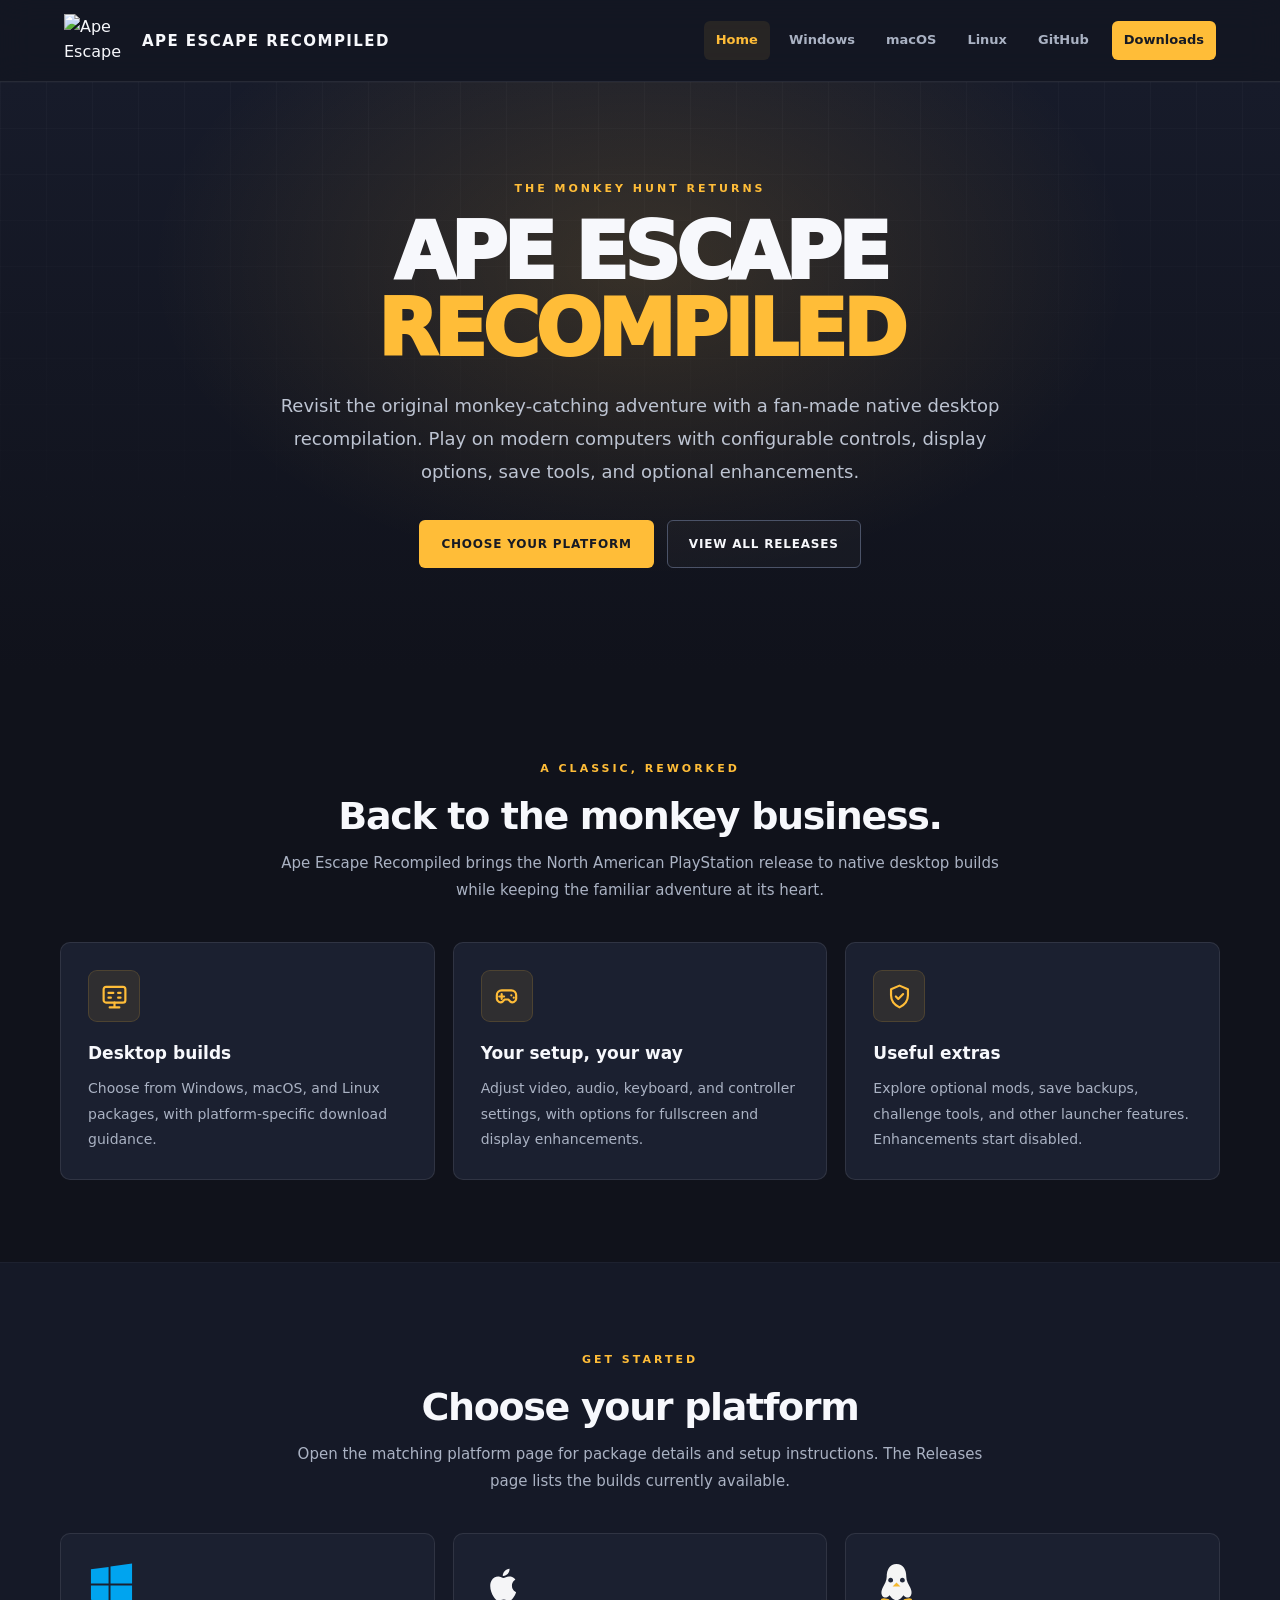
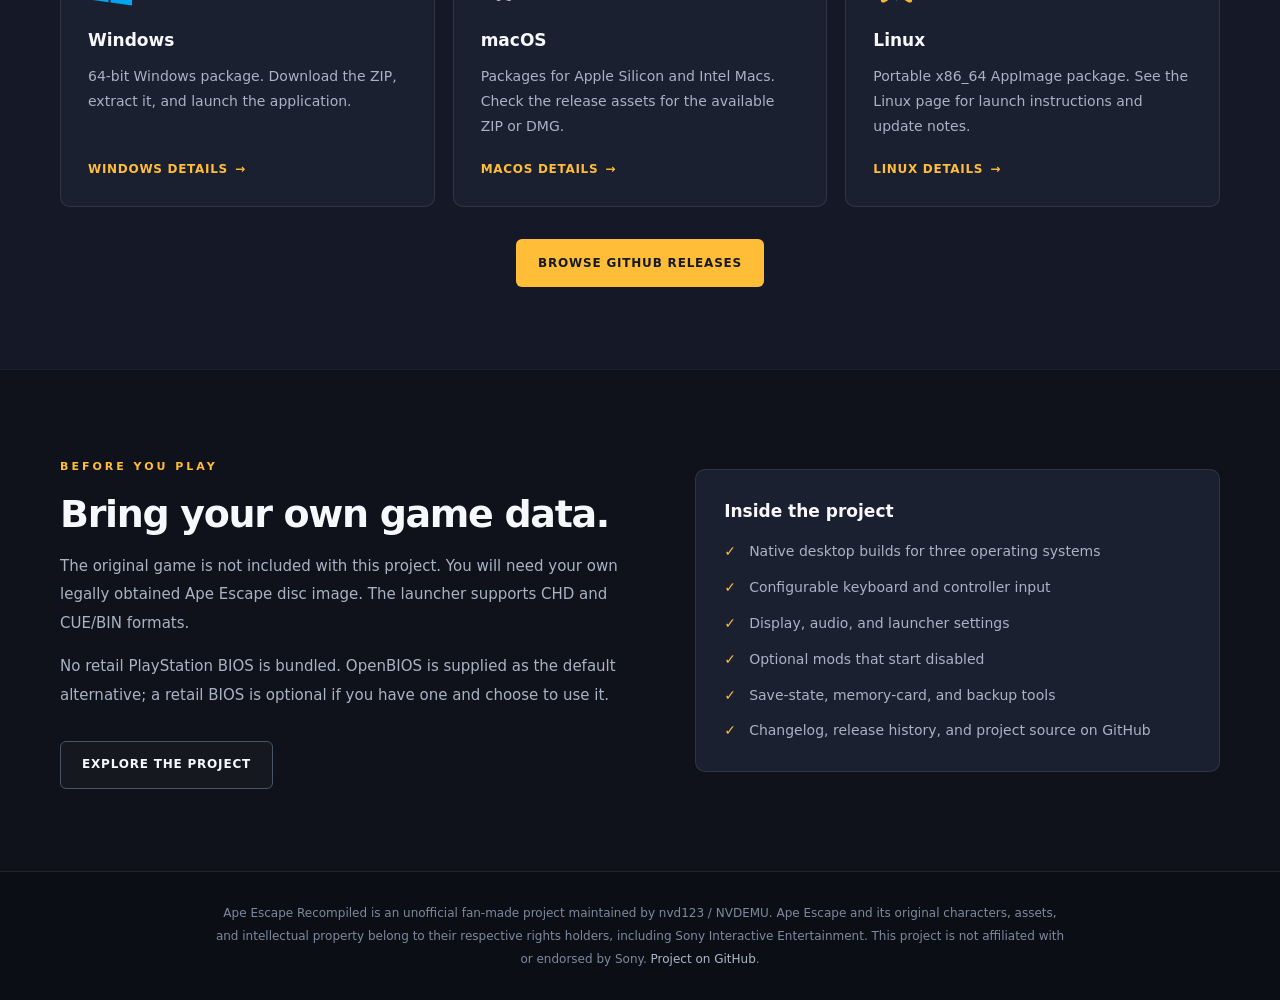
==== index.html @ 88d7ff0d "website setup. temporarily AI coded for now" ====
<!DOCTYPE html>
<html lang="en">
<head>
    <meta charset="UTF-8">
    <meta name="viewport" content="width=device-width, initial-scale=1.0">
    <title>Ape Escape Recompiled</title>
    <link rel="icon" type="image/x-icon" href="https://i.postimg.cc/bwqynvLt/4931375-middle-removebg-preview.png">
    <meta name="description" content="Ape Escape Recompiled — a fan-made native desktop recompilation of the classic PlayStation monkey-catching adventure.">
    <link rel="stylesheet" href="styles.css">
</head>
<body>
<header class="site-header">
    <a class="brand" href="index.html" aria-label="Ape Escape Recompiled home">
        <img src="https://raw.githubusercontent.com/nvd123-YT/ApeEscapeRecompiled/master/recomp/launcher/ape_escape_logo.png" alt="Ape Escape logo">
        <span class="brand-name">Ape Escape Recompiled</span>
    </a>
    <nav class="main-nav" aria-label="Main navigation">
        <a href="index.html" aria-current="page">Home</a>
        <a href="windows.html">Windows</a>
        <a href="macos.html">macOS</a>
        <a href="linux.html">Linux</a>
        <a href="https://github.com/nvd123-YT/ApeEscapeRecompiled">GitHub</a>
        <a class="nav-download" href="#downloads">Downloads</a>
    </nav>
</header>

<main>
    <section class="hero">
        <div class="hero-content">
            <span class="eyebrow">The monkey hunt returns</span>
            <h1>APE ESCAPE<br><span>RECOMPILED</span></h1>
            <p>Revisit the original monkey-catching adventure with a fan-made native desktop recompilation. Play on modern computers with configurable controls, display options, save tools, and optional enhancements.</p>
            <div class="button-row">
                <a class="button button-primary" href="#downloads">Choose your platform</a>
                <a class="button button-secondary" href="https://github.com/nvd123-YT/ApeEscapeRecompiled/releases">View all releases</a>
            </div>
        </div>
    </section>

    <section class="section" id="about">
        <div class="container">
            <div class="section-heading">
                <span class="eyebrow">A classic, reworked</span>
                <h2>Back to the monkey business.</h2>
                <p>Ape Escape Recompiled brings the North American PlayStation release to native desktop builds while keeping the familiar adventure at its heart.</p>
            </div>
            <div class="card-grid">
                <article class="card">
                    <div class="card-icon" aria-hidden="true">
                        <svg viewBox="0 0 24 24" fill="none" stroke="currentColor" stroke-width="1.8" stroke-linecap="round" stroke-linejoin="round"><rect x="3" y="4" width="18" height="13" rx="2"/><path d="M8 21h8M12 17v4M7 9h4M7 13h2M15 9h2M15 13h2"/></svg>
                    </div>
                    <h3>Desktop builds</h3>
                    <p>Choose from Windows, macOS, and Linux packages, with platform-specific download guidance.</p>
                </article>
                <article class="card">
                    <div class="card-icon" aria-hidden="true">
                        <svg viewBox="0 0 24 24" fill="none" stroke="currentColor" stroke-width="1.8" stroke-linecap="round" stroke-linejoin="round"><path d="M8 7h8a4 4 0 0 1 4 4v3a3 3 0 0 1-5 2l-1.5-1.5h-3L9 16a3 3 0 0 1-5-2v-3a4 4 0 0 1 4-4Z"/><path d="M8 10v4M6 12h4M16 11h.01M18 13h.01"/></svg>
                    </div>
                    <h3>Your setup, your way</h3>
                    <p>Adjust video, audio, keyboard, and controller settings, with options for fullscreen and display enhancements.</p>
                </article>
                <article class="card">
                    <div class="card-icon" aria-hidden="true">
                        <svg viewBox="0 0 24 24" fill="none" stroke="currentColor" stroke-width="1.8" stroke-linecap="round" stroke-linejoin="round"><path d="M12 3 19 6v5c0 5-3.2 8.2-7 10-3.8-1.8-7-5-7-10V6l7-3Z"/><path d="m9 12 2 2 4-4"/></svg>
                    </div>
                    <h3>Useful extras</h3>
                    <p>Explore optional mods, save backups, challenge tools, and other launcher features. Enhancements start disabled.</p>
                </article>
            </div>
        </div>
    </section>

    <section class="section section-alt" id="downloads">
        <div class="container">
            <div class="section-heading">
                <span class="eyebrow">Get started</span>
                <h2>Choose your platform</h2>
                <p>Open the matching platform page for package details and setup instructions. The Releases page lists the builds currently available.</p>
            </div>
            <div class="card-grid">
                <article class="card platform-card">
                    <svg class="platform-logo" viewBox="0 0 48 48" role="img" aria-label="Windows logo">
                        <path fill="#00A4EF" d="M3 8.5 21 6v17H3V8.5Zm20-2.8L45 2.5V23H23V5.7ZM3 25h18v17L3 39.5V25Zm20 0h22v20.5l-22-3.1V25Z"/>
                    </svg>
                    <h3>Windows</h3>
                    <p>64-bit Windows package. Download the ZIP, extract it, and launch the application.</p>
                    <a class="card-link" href="windows.html">Windows details <span aria-hidden="true">→</span></a>
                </article>
                <article class="card platform-card">
                    <svg class="platform-logo" viewBox="0 0 48 48" role="img" aria-label="Apple logo">
                        <path fill="#f5f5f7" d="M31.6 25.3c0-4.2 3.4-6.2 3.6-6.3-1.9-2.8-4.9-3.2-6-3.2-2.5-.3-4.9 1.5-6.2 1.5-1.3 0-3.3-1.5-5.4-1.4-2.8 0-5.4 1.6-6.8 4.1-2.9 5-.7 12.4 2.1 16.5 1.4 2 3 4.2 5.1 4.1 2-.1 2.8-1.3 5.3-1.3s3.2 1.3 5.4 1.3c2.2 0 3.6-2 4.9-4.1 1.6-2.3 2.2-4.6 2.2-4.7-.1 0-4.2-1.6-4.2-6.5ZM27.4 13.1c1.1-1.4 1.9-3.3 1.7-5.2-1.7.1-3.8 1.1-5 2.5-1.1 1.2-2.1 3.1-1.8 4.9 1.9.2 3.9-.9 5.1-2.2Z"/>
                    </svg>
                    <h3>macOS</h3>
                    <p>Packages for Apple Silicon and Intel Macs. Check the release assets for the available ZIP or DMG.</p>
                    <a class="card-link" href="macos.html">macOS details <span aria-hidden="true">→</span></a>
                </article>
                <article class="card platform-card">
                    <svg class="platform-logo" viewBox="0 0 48 48" role="img" aria-label="Linux penguin logo">
                        <path fill="#F5F5F5" d="M24 3c-7 0-10 6-10 13 0 4-2 7-4 11-2 4-2 8 1 10 2 1 4 0 6-2 2 3 4 5 7 5s5-2 7-5c2 2 4 3 6 2 3-2 3-6 1-10-2-4-4-7-4-11C34 9 31 3 24 3Z"/>
                        <path fill="#22283a" d="M18 17c1.5 0 2.5 1.2 2.5 2.7S19.5 22 18 22s-2.5-1-2.5-2.3S16.5 17 18 17Zm12 0c1.5 0 2.5 1.2 2.5 2.7S31.5 22 30 22s-2.5-1-2.5-2.3S28.5 17 30 17Z"/>
                        <path fill="#F5B82E" d="m24 22-4 4h8l-4-4ZM17 39l-5 3c-2 1-4 0-4-2 0-1 1-2 3-2l6 1Zm14 0 5 3c2 1 4 0 4-2 0-1-1-2-3-2l-6 1Z"/>
                    </svg>
                    <h3>Linux</h3>
                    <p>Portable x86_64 AppImage package. See the Linux page for launch instructions and update notes.</p>
                    <a class="card-link" href="linux.html">Linux details <span aria-hidden="true">→</span></a>
                </article>
            </div>
            <div class="button-row">
                <a class="button button-primary" href="https://github.com/nvd123-YT/ApeEscapeRecompiled/releases">Browse GitHub Releases</a>
            </div>
        </div>
    </section>

    <section class="section">
        <div class="container split-layout">
            <div class="copy-block">
                <span class="eyebrow">Before you play</span>
                <h2 class="content-heading">Bring your own game data.</h2>
                <p>The original game is not included with this project. You will need your own legally obtained Ape Escape disc image. The launcher supports CHD and CUE/BIN formats.</p>
                <p>No retail PlayStation BIOS is bundled. OpenBIOS is supplied as the default alternative; a retail BIOS is optional if you have one and choose to use it.</p>
                <div class="button-row" style="justify-content:flex-start">
                    <a class="button button-secondary" href="https://github.com/nvd123-YT/ApeEscapeRecompiled">Explore the project</a>
                </div>
            </div>
            <aside class="info-panel">
                <h3>Inside the project</h3>
                <ul class="check-list">
                    <li>Native desktop builds for three operating systems</li>
                    <li>Configurable keyboard and controller input</li>
                    <li>Display, audio, and launcher settings</li>
                    <li>Optional mods that start disabled</li>
                    <li>Save-state, memory-card, and backup tools</li>
                    <li>Changelog, release history, and project source on GitHub</li>
                </ul>
            </aside>
        </div>
    </section>
</main>

<footer class="site-footer">
    <p>Ape Escape Recompiled is an unofficial fan-made project maintained by nvd123 / NVDEMU. Ape Escape and its original characters, assets, and intellectual property belong to their respective rights holders, including Sony Interactive Entertainment. This project is not affiliated with or endorsed by Sony. <a href="https://github.com/nvd123-YT/ApeEscapeRecompiled">Project on GitHub</a>.</p>
</footer>
</body>
</html>
---- styles.css ----
:root {
    color-scheme: dark;
    --bg: #10121b;
    --bg-soft: #151927;
    --panel: #1b2030;
    --panel-hover: #22293c;
    --text: #f7f8fc;
    --muted: #aab2c3;
    --muted-2: #7f899e;
    --accent: #ffbd38;
    --accent-2: #ffd36f;
    --line: rgba(255, 255, 255, 0.09);
    --max-width: 1160px;
}

* { box-sizing: border-box; }
html { scroll-behavior: smooth; scroll-padding-top: 100px; }
body {
    min-width: 320px;
    min-height: 100vh;
    margin: 0;
    color: var(--text);
    background: var(--bg);
    font-family: Inter, ui-sans-serif, system-ui, -apple-system, BlinkMacSystemFont, "Segoe UI", sans-serif;
    line-height: 1.6;
}
a { color: inherit; }
button, a { -webkit-tap-highlight-color: transparent; }

.site-header {
    position: sticky;
    top: 0;
    z-index: 20;
    display: flex;
    align-items: center;
    justify-content: space-between;
    gap: 24px;
    min-height: 82px;
    padding: 12px max(5vw, calc((100vw - var(--max-width)) / 2));
    background: rgba(20, 23, 36, 0.94);
    border-bottom: 1px solid var(--line);
    backdrop-filter: blur(16px);
}
.brand {
    display: inline-flex;
    align-items: center;
    gap: 13px;
    min-width: 0;
    color: var(--text);
    text-decoration: none;
}
.brand img {
    display: block;
    width: auto;
    height: 54px;
    max-width: 65px;
    object-fit: contain;
}
.brand-name {
    font-size: 15px;
    font-weight: 900;
    letter-spacing: 1.45px;
    line-height: 1.2;
    white-space: nowrap;
    text-transform: uppercase;
}
.main-nav {
    display: flex;
    align-items: center;
    justify-content: flex-end;
    flex-wrap: wrap;
    gap: 7px;
}
.main-nav a {
    padding: 9px 12px;
    color: var(--muted);
    font-size: 13px;
    font-weight: 750;
    text-decoration: none;
    border-radius: 6px;
    transition: color .18s ease, background .18s ease;
}
.main-nav a:hover,
.main-nav a[aria-current="page"] {
    color: var(--accent);
    background: rgba(255, 189, 56, .09);
}
.main-nav .nav-download {
    margin-left: 4px;
    color: #171a24;
    background: var(--accent);
}
.main-nav .nav-download:hover {
    color: #171a24;
    background: var(--accent-2);
}

.container { width: min(var(--max-width), calc(100% - 48px)); margin-inline: auto; }
.eyebrow {
    display: inline-block;
    margin-bottom: 17px;
    color: var(--accent);
    font-size: 11px;
    font-weight: 900;
    letter-spacing: 3px;
    text-transform: uppercase;
}
.hero {
    position: relative;
    display: grid;
    min-height: 590px;
    place-items: center;
    overflow: hidden;
    padding: 88px 24px 100px;
    text-align: center;
    background:
        radial-gradient(ellipse at 50% 31%, rgba(255, 189, 56, .15), transparent 54%),
        linear-gradient(180deg, #171b2a 0%, var(--bg) 100%);
}
.hero::before {
    position: absolute;
    inset: 0;
    content: "";
    pointer-events: none;
    background-image:
        linear-gradient(rgba(255,255,255,.025) 1px, transparent 1px),
        linear-gradient(90deg, rgba(255,255,255,.025) 1px, transparent 1px);
    background-size: 46px 46px;
    mask-image: linear-gradient(to bottom, black, transparent 90%);
}
.hero-content { position: relative; z-index: 1; width: min(850px, 100%); }
.hero h1 {
    margin: 0 0 20px;
    font-size: clamp(42px, 7.5vw, 78px);
    font-weight: 950;
    letter-spacing: -.055em;
    line-height: .99;
    text-wrap: balance;
}
.hero h1 span, .accent-text { color: var(--accent); }
.hero p {
    max-width: 720px;
    margin: 0 auto;
    color: #bdc4d2;
    font-size: clamp(16px, 2vw, 18px);
    line-height: 1.85;
}
.button-row {
    display: flex;
    justify-content: center;
    flex-wrap: wrap;
    gap: 13px;
    margin-top: 32px;
}
.button {
    display: inline-flex;
    align-items: center;
    justify-content: center;
    gap: 9px;
    min-height: 48px;
    padding: 12px 21px;
    color: var(--text);
    font-size: 12px;
    font-weight: 900;
    letter-spacing: .8px;
    text-decoration: none;
    text-transform: uppercase;
    border: 1px solid transparent;
    border-radius: 6px;
    transition: transform .18s ease, background .18s ease, border-color .18s ease;
}
.button:hover { transform: translateY(-2px); }
.button-primary { color: #171a24; background: var(--accent); }
.button-primary:hover { background: var(--accent-2); }
.button-secondary { background: rgba(255,255,255,.025); border-color: #4b5368; }
.button-secondary:hover { border-color: var(--accent); color: var(--accent); }
.button svg { width: 17px; height: 17px; }

.section { padding: 82px 0; }
.section-alt { background: var(--bg-soft); border-block: 1px solid rgba(255,255,255,.035); }
.section-heading { max-width: 720px; margin: 0 auto 38px; text-align: center; }
.section-heading h2, .content-heading {
    margin: 0 0 12px;
    font-size: clamp(27px, 4vw, 38px);
    font-weight: 900;
    letter-spacing: -.035em;
    line-height: 1.15;
}
.section-heading p, .section-intro { margin: 0; color: var(--muted); font-size: 15px; line-height: 1.8; }
.card-grid { display: grid; grid-template-columns: repeat(3, minmax(0, 1fr)); gap: 18px; }
.card {
    padding: 27px;
    background: var(--panel);
    border: 1px solid var(--line);
    border-radius: 10px;
    transition: transform .2s ease, border-color .2s ease, background .2s ease;
}
.card:hover { transform: translateY(-4px); background: var(--panel-hover); border-color: rgba(255,189,56,.36); }
.card h3 { margin: 0 0 9px; font-size: 17px; font-weight: 850; }
.card p { margin: 0; color: var(--muted); font-size: 14px; line-height: 1.8; }
.card-icon {
    display: grid;
    width: 52px;
    height: 52px;
    place-items: center;
    margin-bottom: 18px;
    color: var(--accent);
    background: rgba(255,189,56,.09);
    border: 1px solid rgba(255,189,56,.14);
    border-radius: 9px;
}
.card-icon svg { width: 29px; height: 29px; }
.platform-card { display: flex; flex-direction: column; align-items: flex-start; min-height: 255px; }
.platform-card .platform-logo { width: 47px; height: 47px; margin-bottom: 19px; }
.platform-card p { flex: 1; }
.platform-card .card-link {
    display: inline-flex;
    align-items: center;
    gap: 7px;
    margin-top: 21px;
    color: var(--accent);
    font-size: 12px;
    font-weight: 900;
    letter-spacing: .7px;
    text-decoration: none;
    text-transform: uppercase;
}
.platform-card .card-link:hover { color: var(--accent-2); }

.split-layout { display: grid; grid-template-columns: 1.05fr .95fr; align-items: center; gap: 55px; }
.copy-block p { color: var(--muted); font-size: 15px; line-height: 1.9; }
.copy-block p + p { margin-top: 14px; }
.info-panel { padding: 28px; background: var(--panel); border: 1px solid var(--line); border-radius: 10px; }
.info-panel h3 { margin: 0 0 15px; font-size: 17px; }
.check-list, .step-list { display: grid; gap: 12px; margin: 0; padding: 0; list-style: none; }
.check-list li { position: relative; padding-left: 25px; color: var(--muted); font-size: 14px; line-height: 1.7; }
.check-list li::before { position: absolute; left: 0; color: var(--accent); content: "✓"; font-weight: 900; }

.page-hero {
    padding: 82px 0 70px;
    background: radial-gradient(ellipse at 80% 20%, rgba(255,189,56,.12), transparent 45%), #151927;
    border-bottom: 1px solid var(--line);
}
.page-hero-inner { display: flex; align-items: center; justify-content: space-between; gap: 30px; }
.page-hero-copy { max-width: 760px; }
.page-hero h1 { margin: 0 0 15px; font-size: clamp(39px, 6vw, 60px); line-height: 1.02; letter-spacing: -.05em; }
.page-hero p { max-width: 690px; margin: 0; color: var(--muted); font-size: 16px; line-height: 1.85; }
.page-logo-wrap {
    display: grid;
    flex: 0 0 130px;
    width: 130px;
    height: 130px;
    place-items: center;
    color: var(--accent);
    background: rgba(255,189,56,.07);
    border: 1px solid rgba(255,189,56,.22);
    border-radius: 24px;
}
.page-logo-wrap svg { width: 76px; height: 76px; }
.content-section { padding: 64px 0 82px; }
.content-narrow { max-width: 850px; }
.content-narrow h2 { margin: 0 0 14px; font-size: 23px; }
.content-narrow p { color: var(--muted); font-size: 15px; line-height: 1.9; }
.content-narrow p + p { margin-top: 13px; }
.content-narrow h2:not(:first-child) { margin-top: 42px; }
.step-list { counter-reset: step; gap: 17px; margin-top: 23px; }
.step-list li { position: relative; min-height: 47px; padding-left: 56px; color: var(--muted); font-size: 14px; line-height: 1.8; counter-increment: step; }
.step-list li::before {
    position: absolute;
    top: 0;
    left: 0;
    display: grid;
    width: 38px;
    height: 38px;
    place-items: center;
    color: var(--accent);
    background: rgba(255,189,56,.09);
    border: 1px solid rgba(255,189,56,.2);
    border-radius: 50%;
    content: counter(step);
    font-size: 13px;
    font-weight: 900;
}
.note {
    margin-top: 25px;
    padding: 18px 20px;
    color: #c5ccda;
    background: rgba(255,189,56,.065);
    border-left: 3px solid var(--accent);
    border-radius: 0 7px 7px 0;
    font-size: 13px;
    line-height: 1.8;
}
.note strong { color: var(--text); }
.download-cta {
    display: flex;
    align-items: center;
    justify-content: space-between;
    gap: 24px;
    margin-top: 38px;
    padding: 28px;
    background: var(--panel);
    border: 1px solid var(--line);
    border-radius: 10px;
}
.download-cta h3 { margin: 0 0 5px; font-size: 18px; }
.download-cta p { margin: 0; color: var(--muted); font-size: 13px; }

.site-footer { padding: 30px 24px; background: #0c0e15; border-top: 1px solid var(--line); text-align: center; }
.site-footer p { max-width: 850px; margin: 0 auto; color: var(--muted-2); font-size: 12px; line-height: 1.9; }
.site-footer a { color: #aeb7c8; text-decoration: none; }
.site-footer a:hover { color: var(--accent); }

@media (max-width: 850px) {
    .site-header { align-items: flex-start; flex-direction: column; gap: 9px; padding: 12px 24px 10px; }
    .brand img { height: 46px; }
    .main-nav { justify-content: flex-start; width: 100%; gap: 2px; }
    .main-nav a { padding: 8px 10px; font-size: 12px; }
    .main-nav .nav-download { margin-left: 0; }
    .split-layout { grid-template-columns: 1fr; gap: 30px; }
}
@media (max-width: 650px) {
    .container { width: min(var(--max-width), calc(100% - 36px)); }
    .site-header { padding-inline: 18px; }
    .brand-name { font-size: 13px; letter-spacing: .9px; }
    .brand img { height: 42px; }
    .main-nav { flex-wrap: nowrap; overflow-x: auto; padding-bottom: 3px; }
    .main-nav a { flex: 0 0 auto; }
    .hero { min-height: 540px; padding-block: 75px; }
    .section { padding: 62px 0; }
    .card-grid { grid-template-columns: 1fr; }
    .platform-card { min-height: auto; }
    .page-hero { padding: 59px 0 52px; }
    .page-hero-inner { align-items: flex-start; }
    .page-logo-wrap { flex-basis: 76px; width: 76px; height: 76px; border-radius: 15px; }
    .page-logo-wrap svg { width: 43px; height: 43px; }
    .download-cta { align-items: flex-start; flex-direction: column; }
}
@media (prefers-reduced-motion: reduce) {
    html { scroll-behavior: auto; }
    *, *::before, *::after { transition-duration: .01ms !important; animation-duration: .01ms !important; }
}
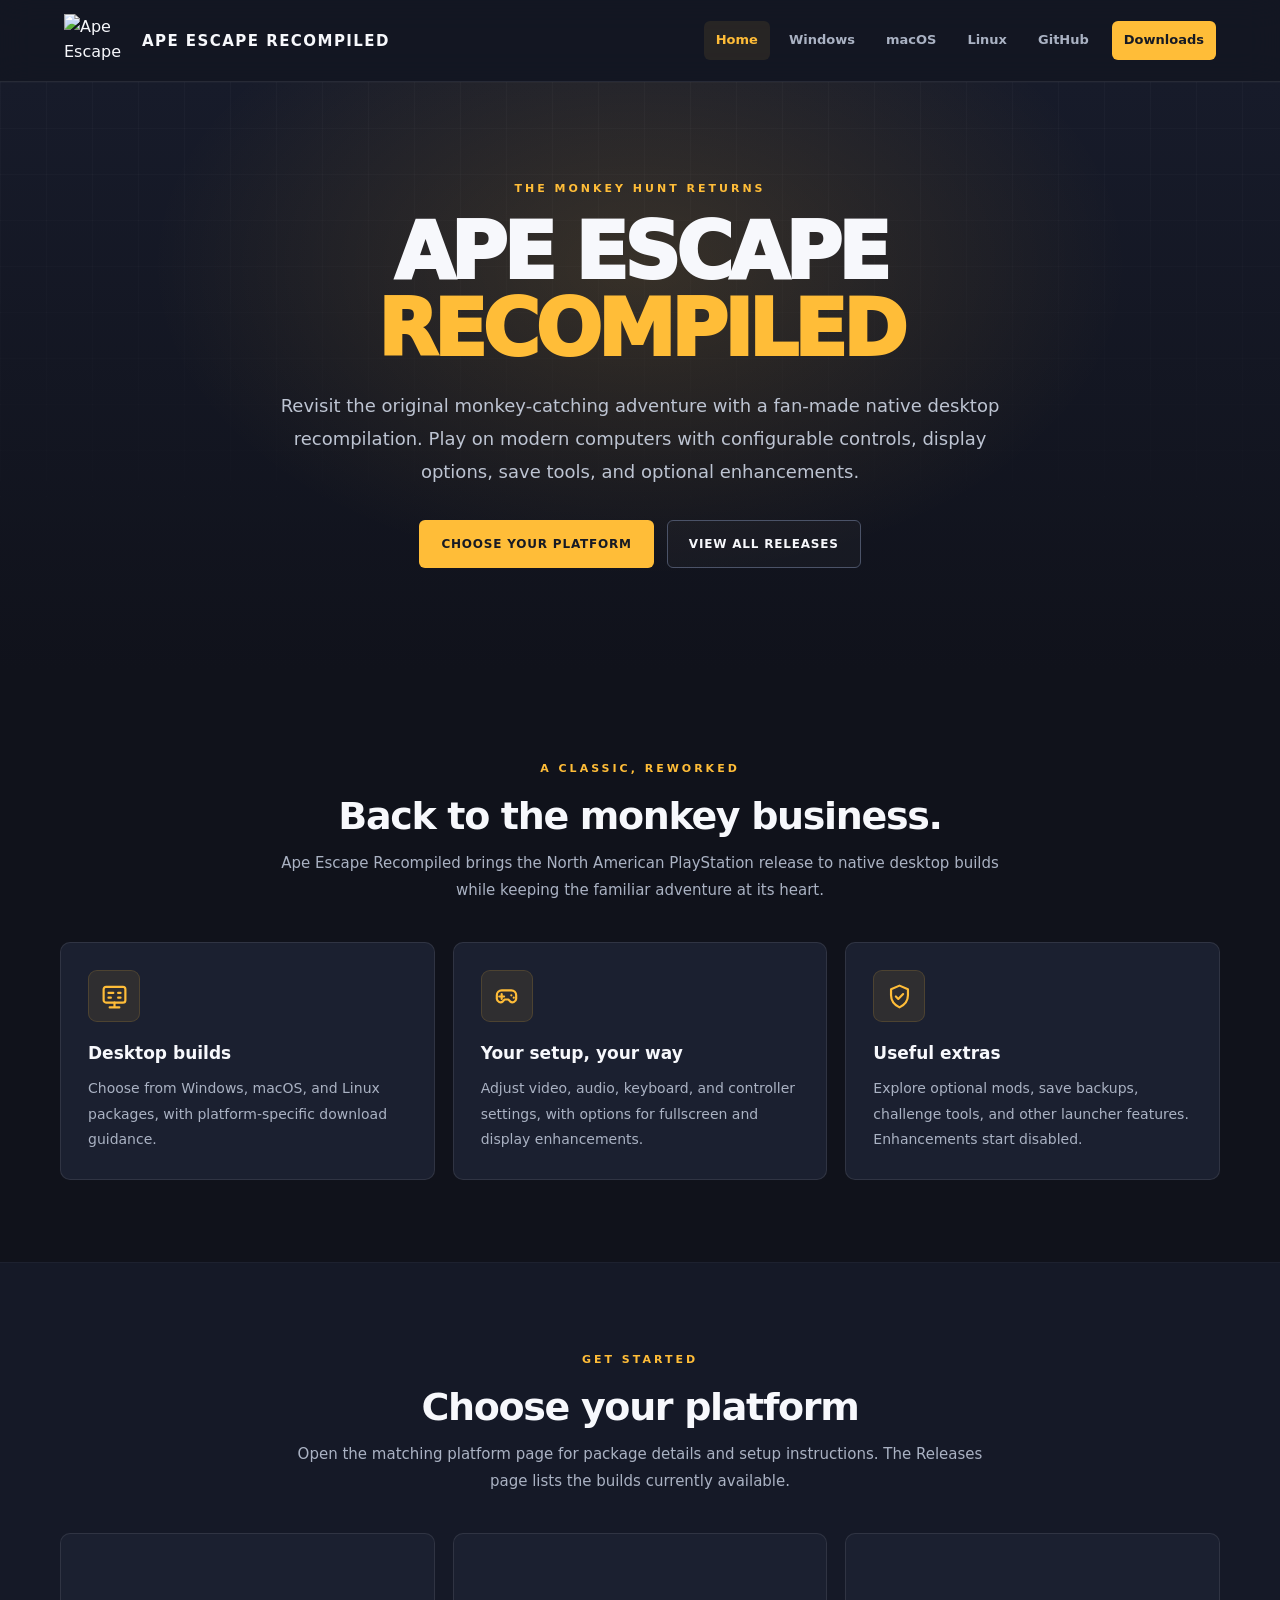
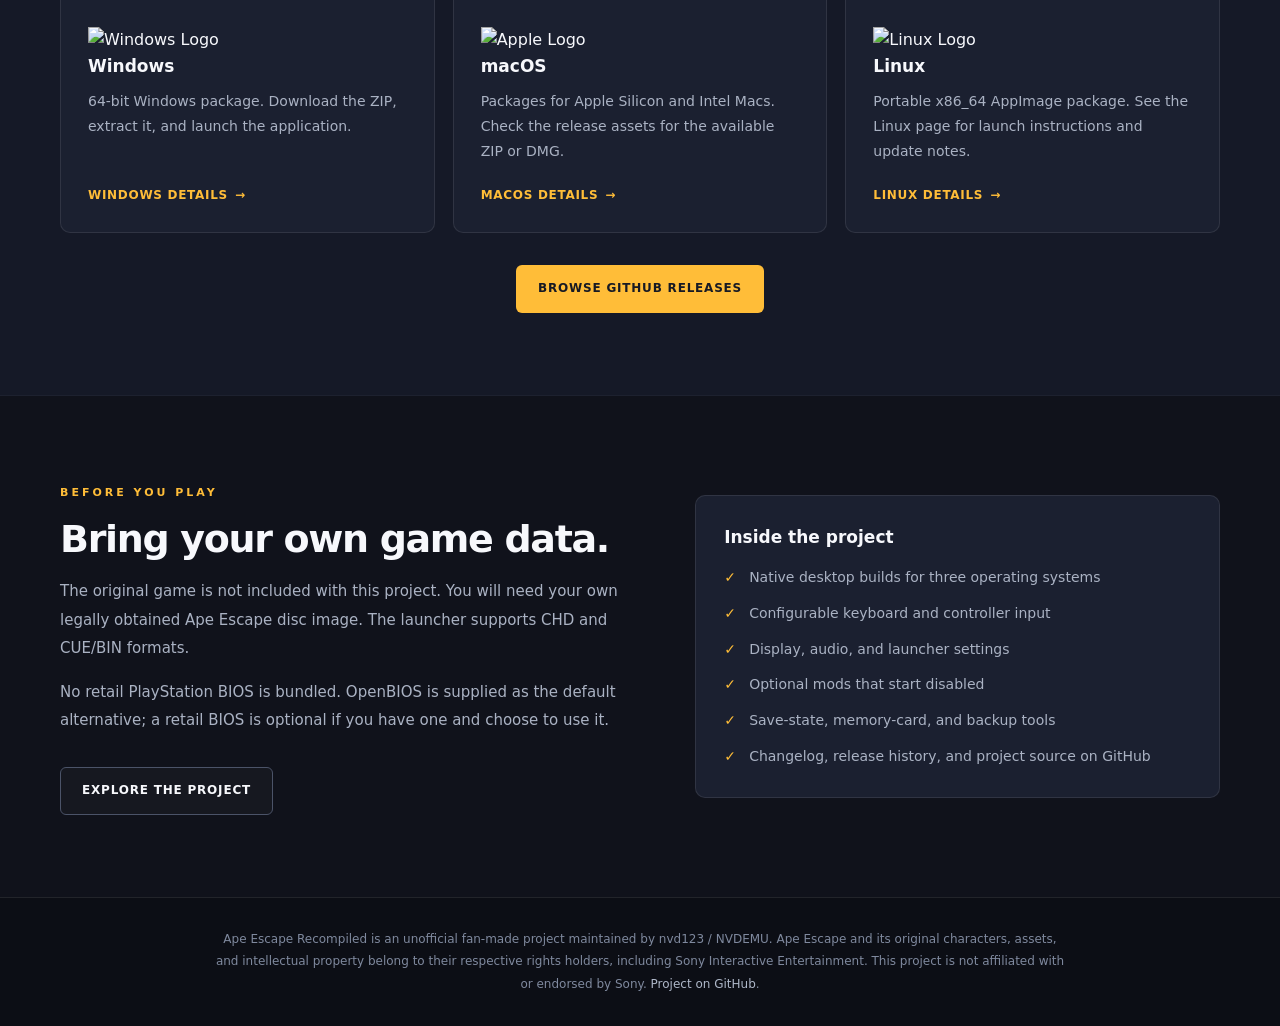
==== commit c523bec9: "Update index.html" ====
--- a/index.html
+++ b/index.html
@@ -80,7 +80,7 @@
             <div class="card-grid">
                 <article class="card platform-card">
                     <svg class="platform-logo" viewBox="0 0 48 48" role="img" aria-label="Windows logo">
-                        <path fill="#00A4EF" d="M3 8.5 21 6v17H3V8.5Zm20-2.8L45 2.5V23H23V5.7ZM3 25h18v17L3 39.5V25Zm20 0h22v20.5l-22-3.1V25Z"/>
+                        <img src="https://thumb.wikimedia.org/wikipedia/commons/thumb/8/87/Windows_logo_-_2021.svg/960px-Windows_logo_-_2021.svg.png?utm_source=commons.wikimedia.org&utm_campaign=index&utm_content=thumbnail" alt="Windows Logo">
                     </svg>
                     <h3>Windows</h3>
                     <p>64-bit Windows package. Download the ZIP, extract it, and launch the application.</p>
@@ -88,7 +88,7 @@
                 </article>
                 <article class="card platform-card">
                     <svg class="platform-logo" viewBox="0 0 48 48" role="img" aria-label="Apple logo">
-                        <path fill="#f5f5f7" d="M31.6 25.3c0-4.2 3.4-6.2 3.6-6.3-1.9-2.8-4.9-3.2-6-3.2-2.5-.3-4.9 1.5-6.2 1.5-1.3 0-3.3-1.5-5.4-1.4-2.8 0-5.4 1.6-6.8 4.1-2.9 5-.7 12.4 2.1 16.5 1.4 2 3 4.2 5.1 4.1 2-.1 2.8-1.3 5.3-1.3s3.2 1.3 5.4 1.3c2.2 0 3.6-2 4.9-4.1 1.6-2.3 2.2-4.6 2.2-4.7-.1 0-4.2-1.6-4.2-6.5ZM27.4 13.1c1.1-1.4 1.9-3.3 1.7-5.2-1.7.1-3.8 1.1-5 2.5-1.1 1.2-2.1 3.1-1.8 4.9 1.9.2 3.9-.9 5.1-2.2Z"/>
+                        <img src="https://1000logos.net/wp-content/uploads/2016/10/Apple-Logo.png" alt="Apple Logo">
                     </svg>
                     <h3>macOS</h3>
                     <p>Packages for Apple Silicon and Intel Macs. Check the release assets for the available ZIP or DMG.</p>
@@ -96,9 +96,7 @@
                 </article>
                 <article class="card platform-card">
                     <svg class="platform-logo" viewBox="0 0 48 48" role="img" aria-label="Linux penguin logo">
-                        <path fill="#F5F5F5" d="M24 3c-7 0-10 6-10 13 0 4-2 7-4 11-2 4-2 8 1 10 2 1 4 0 6-2 2 3 4 5 7 5s5-2 7-5c2 2 4 3 6 2 3-2 3-6 1-10-2-4-4-7-4-11C34 9 31 3 24 3Z"/>
-                        <path fill="#22283a" d="M18 17c1.5 0 2.5 1.2 2.5 2.7S19.5 22 18 22s-2.5-1-2.5-2.3S16.5 17 18 17Zm12 0c1.5 0 2.5 1.2 2.5 2.7S31.5 22 30 22s-2.5-1-2.5-2.3S28.5 17 30 17Z"/>
-                        <path fill="#F5B82E" d="m24 22-4 4h8l-4-4ZM17 39l-5 3c-2 1-4 0-4-2 0-1 1-2 3-2l6 1Zm14 0 5 3c2 1 4 0 4-2 0-1-1-2-3-2l-6 1Z"/>
+                        <img src="https://download.logo.wine/logo/Linux/Linux-Logo.wine.png" alt="Linux Logo">
                     </svg>
                     <h3>Linux</h3>
                     <p>Portable x86_64 AppImage package. See the Linux page for launch instructions and update notes.</p>
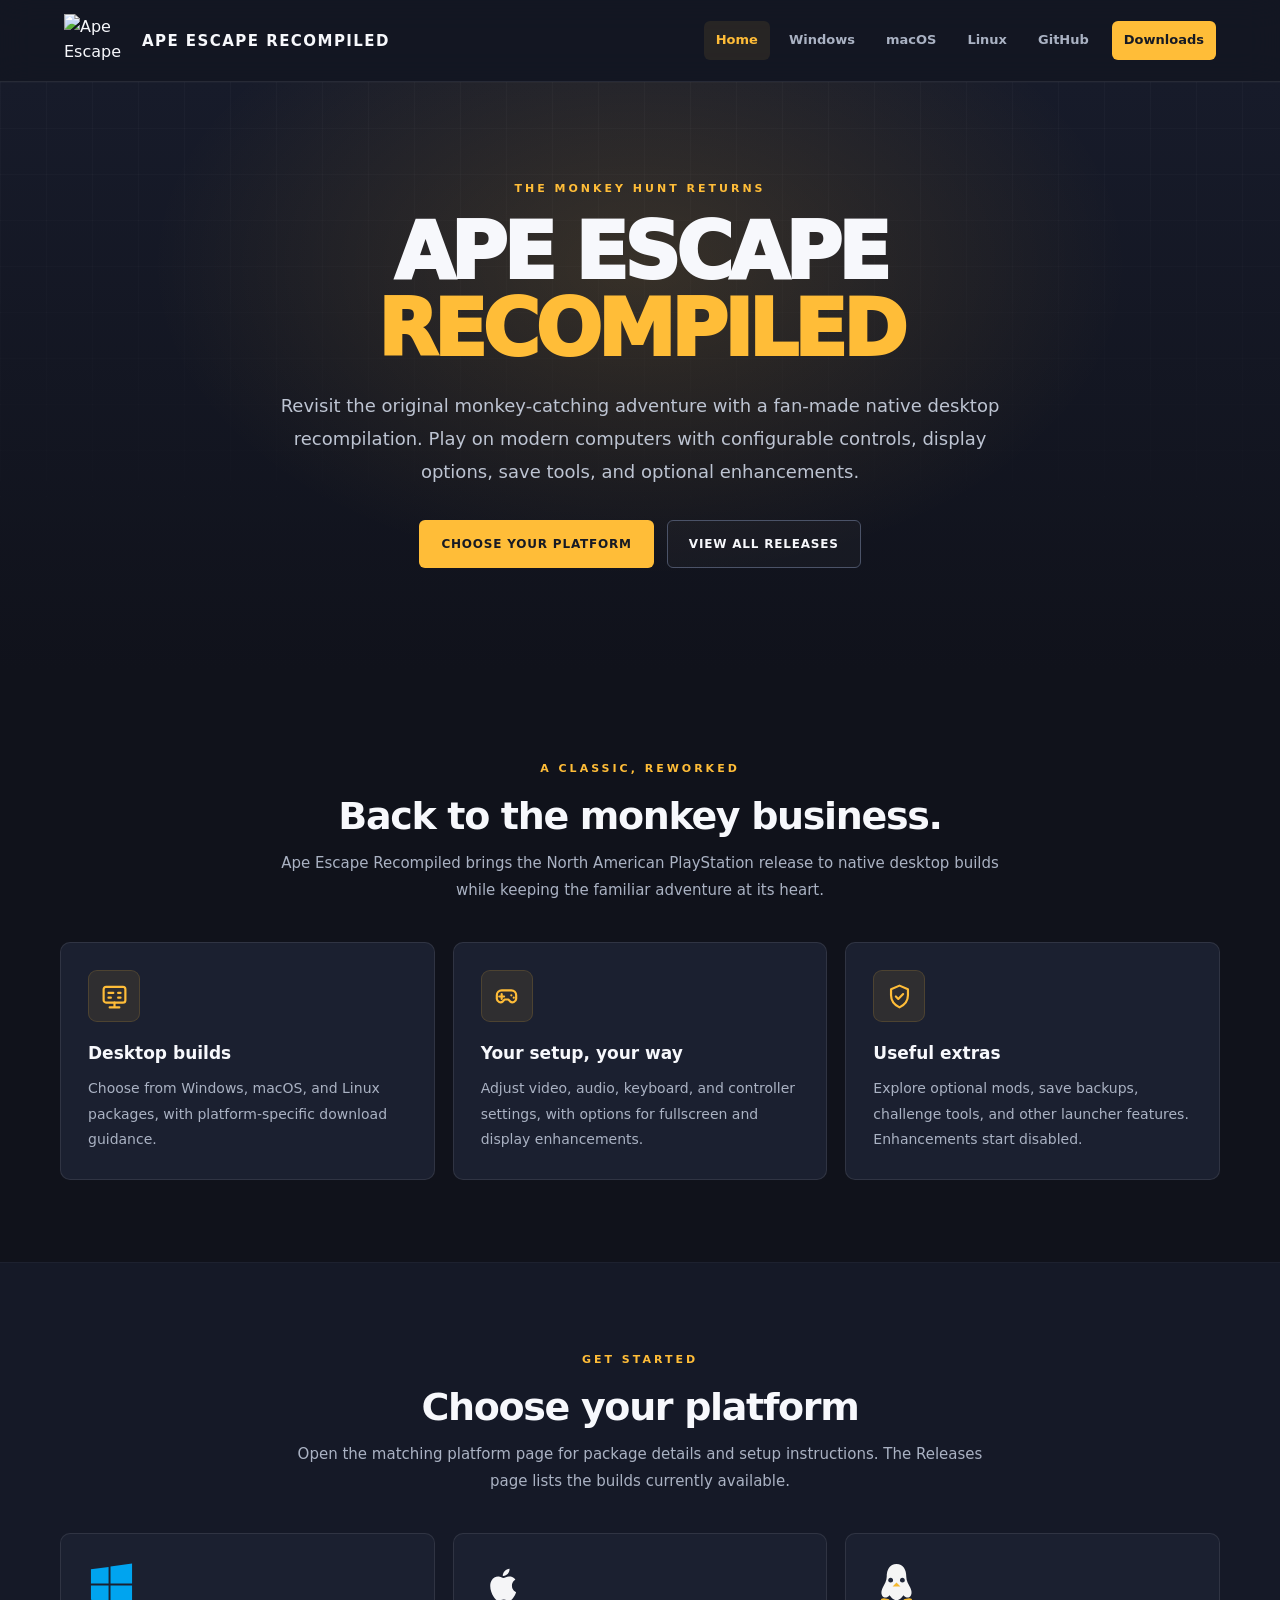
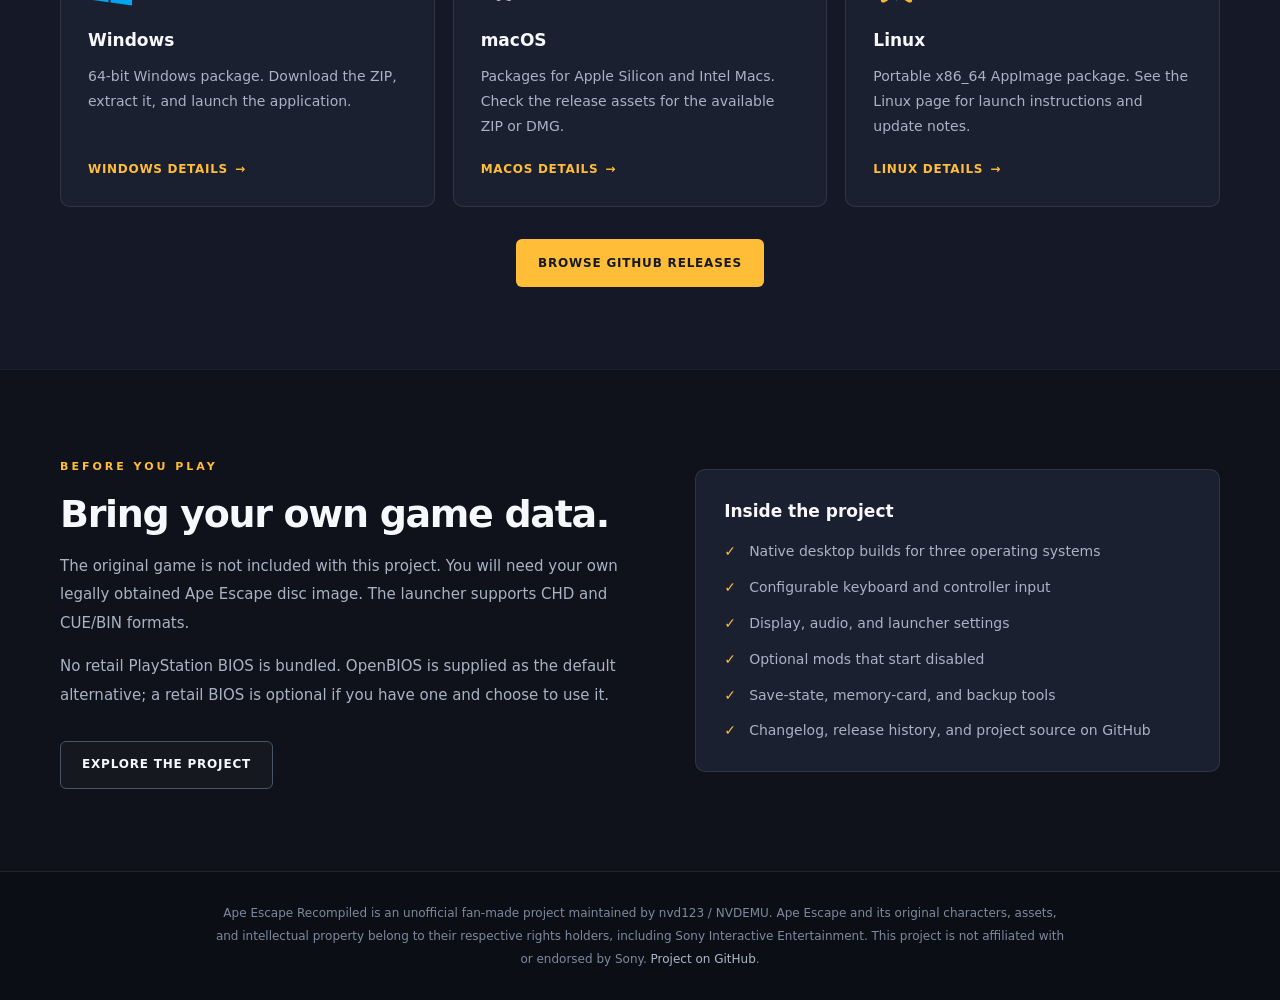
==== commit 87cc9c87: "Replace image tags with SVG paths for logos" ====
--- a/index.html
+++ b/index.html
@@ -80,7 +80,7 @@
             <div class="card-grid">
                 <article class="card platform-card">
                     <svg class="platform-logo" viewBox="0 0 48 48" role="img" aria-label="Windows logo">
-                        <img src="https://thumb.wikimedia.org/wikipedia/commons/thumb/8/87/Windows_logo_-_2021.svg/960px-Windows_logo_-_2021.svg.png?utm_source=commons.wikimedia.org&utm_campaign=index&utm_content=thumbnail" alt="Windows Logo">
+                        <path fill="#00A4EF" d="M3 8.5 21 6v17H3V8.5Zm20-2.8L45 2.5V23H23V5.7ZM3 25h18v17L3 39.5V25Zm20 0h22v20.5l-22-3.1V25Z"/>
                     </svg>
                     <h3>Windows</h3>
                     <p>64-bit Windows package. Download the ZIP, extract it, and launch the application.</p>
@@ -88,7 +88,7 @@
                 </article>
                 <article class="card platform-card">
                     <svg class="platform-logo" viewBox="0 0 48 48" role="img" aria-label="Apple logo">
-                        <img src="https://1000logos.net/wp-content/uploads/2016/10/Apple-Logo.png" alt="Apple Logo">
+                       <path fill="#f5f5f7" d="M31.6 25.3c0-4.2 3.4-6.2 3.6-6.3-1.9-2.8-4.9-3.2-6-3.2-2.5-.3-4.9 1.5-6.2 1.5-1.3 0-3.3-1.5-5.4-1.4-2.8 0-5.4 1.6-6.8 4.1-2.9 5-.7 12.4 2.1 16.5 1.4 2 3 4.2 5.1 4.1 2-.1 2.8-1.3 5.3-1.3s3.2 1.3 5.4 1.3c2.2 0 3.6-2 4.9-4.1 1.6-2.3 2.2-4.6 2.2-4.7-.1 0-4.2-1.6-4.2-6.5ZM27.4 13.1c1.1-1.4 1.9-3.3 1.7-5.2-1.7.1-3.8 1.1-5 2.5-1.1 1.2-2.1 3.1-1.8 4.9 1.9.2 3.9-.9 5.1-2.2Z"/>
                     </svg>
                     <h3>macOS</h3>
                     <p>Packages for Apple Silicon and Intel Macs. Check the release assets for the available ZIP or DMG.</p>
@@ -96,7 +96,9 @@
                 </article>
                 <article class="card platform-card">
                     <svg class="platform-logo" viewBox="0 0 48 48" role="img" aria-label="Linux penguin logo">
-                        <img src="https://download.logo.wine/logo/Linux/Linux-Logo.wine.png" alt="Linux Logo">
+                        <path fill="#F5F5F5" d="M24 3c-7 0-10 6-10 13 0 4-2 7-4 11-2 4-2 8 1 10 2 1 4 0 6-2 2 3 4 5 7 5s5-2 7-5c2 2 4 3 6 2 3-2 3-6 1-10-2-4-4-7-4-11C34 9 31 3 24 3Z"/>
+                        <path fill="#22283a" d="M18 17c1.5 0 2.5 1.2 2.5 2.7S19.5 22 18 22s-2.5-1-2.5-2.3S16.5 17 18 17Zm12 0c1.5 0 2.5 1.2 2.5 2.7S31.5 22 30 22s-2.5-1-2.5-2.3S28.5 17 30 17Z"/>
+                        <path fill="#F5B82E" d="m24 22-4 4h8l-4-4ZM17 39l-5 3c-2 1-4 0-4-2 0-1 1-2 3-2l6 1Zm14 0 5 3c2 1 4 0 4-2 0-1-1-2-3-2l-6 1Z"/>
                     </svg>
                     <h3>Linux</h3>
                     <p>Portable x86_64 AppImage package. See the Linux page for launch instructions and update notes.</p>
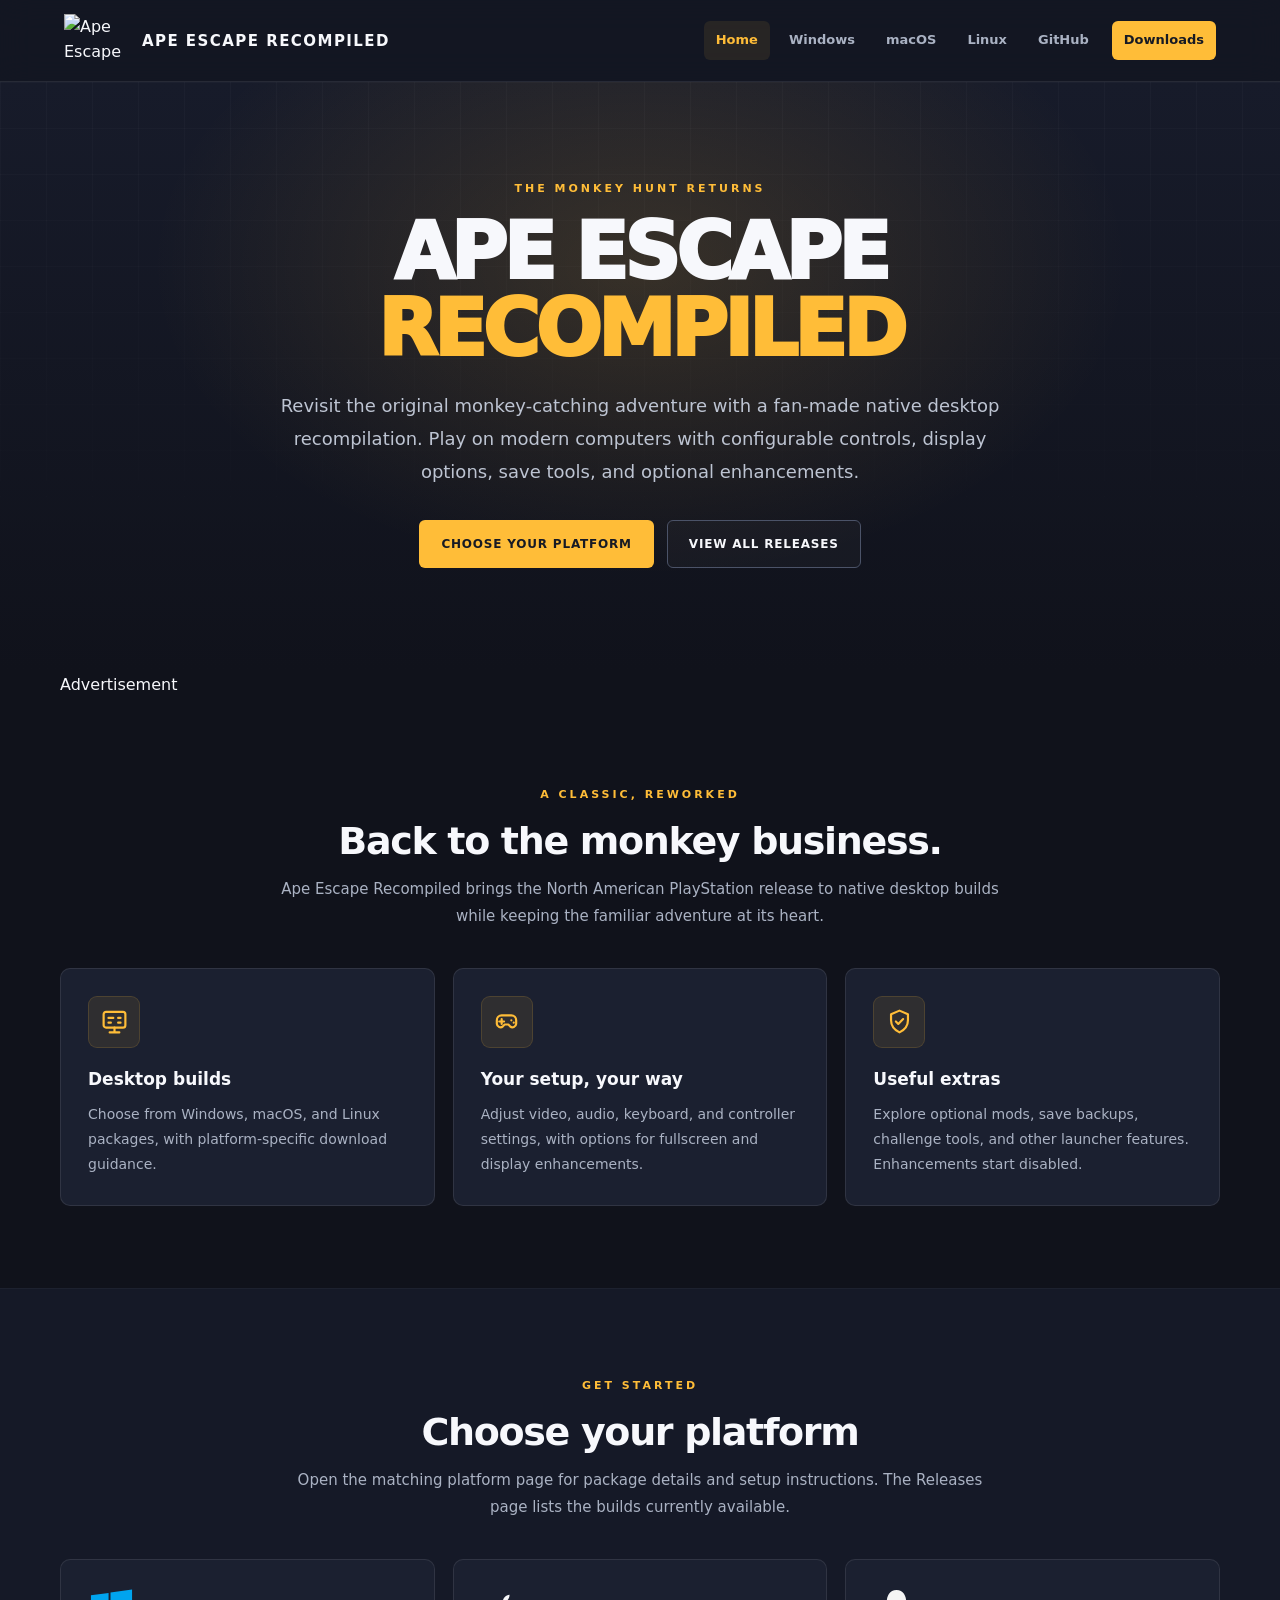
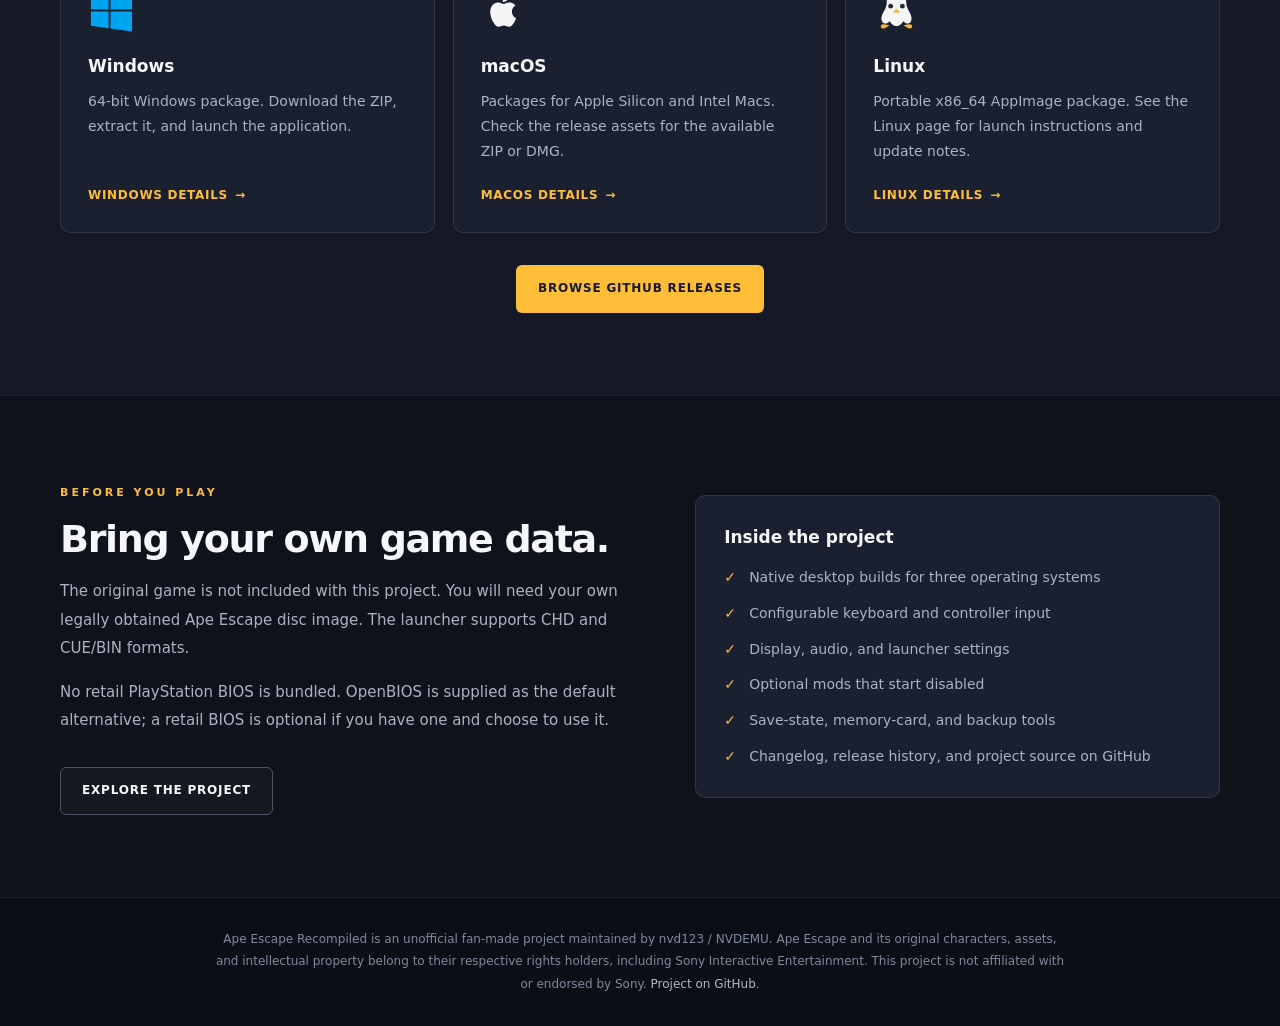
==== commit a7b73d5a: "Add native banner ad to homepage" ====
--- a/index.html
+++ b/index.html
@@ -36,6 +36,12 @@
             </div>
         </div>
     </section>
+
+    <aside class="ad-slot container" aria-label="Advertisement">
+        <div class="ad-label">Advertisement</div>
+        <script async="async" data-cfasync="false" src="https://bauval.org/21/11e872791299b828f02d7aa56eff4a5b"></script>
+        <div id="container-11e872791299b828f02d7aa56eff4a5b"></div>
+    </aside>
 
     <section class="section" id="about">
         <div class="container">
